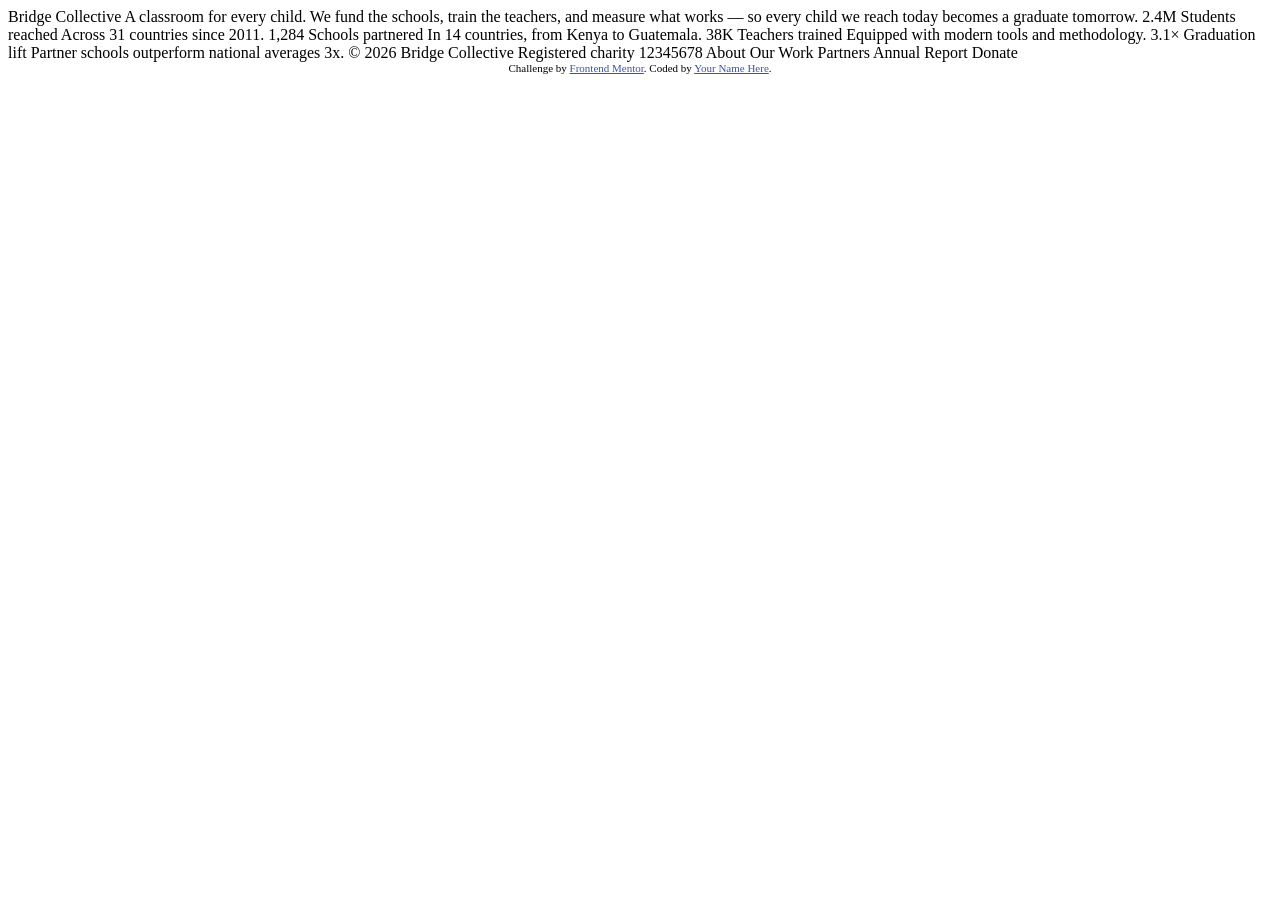
==== index.html @ 89c049b9 "initial commit" ====
<!DOCTYPE html>
<html lang="en">
<head>
  <meta charset="UTF-8">
  <meta name="viewport" content="width=device-width, initial-scale=1.0"> <!-- displays site properly based on user's device -->

  <link rel="icon" type="image/png" sizes="32x32" href="./assets/images/favicon-32x32.png">

  <title>Frontend Mentor | Grid landing page</title>

  <!-- Feel free to remove these styles or customise in your own stylesheet 👍 -->
  <style>
    .attribution { font-size: 11px; text-align: center; }
    .attribution a { color: hsl(228, 45%, 44%); }
  </style>
</head>
<body>

  <!-- Nav -->
  Bridge Collective

  <!-- Hero -->
  A classroom for every child.

  We fund the schools, train the teachers, and measure what works — so every child we reach today becomes a graduate tomorrow.

  <!-- Stats -->
  2.4M
  Students reached
  Across 31 countries since 2011.

  1,284
  Schools partnered
  In 14 countries, from Kenya to Guatemala.

  38K
  Teachers trained
  Equipped with modern tools and methodology.

  3.1×
  Graduation lift
  Partner schools outperform national averages 3x.

  <!-- Footer -->
  © 2026 Bridge Collective
  Registered charity 12345678

  <!-- Menu panel — hidden until the hamburger is activated -->
  About
  Our Work
  Partners
  Annual Report
  Donate

  <div class="attribution">
    Challenge by <a href="https://www.frontendmentor.io?ref=challenge">Frontend Mentor</a>.
    Coded by <a href="#">Your Name Here</a>.
  </div>
</body>
</html>
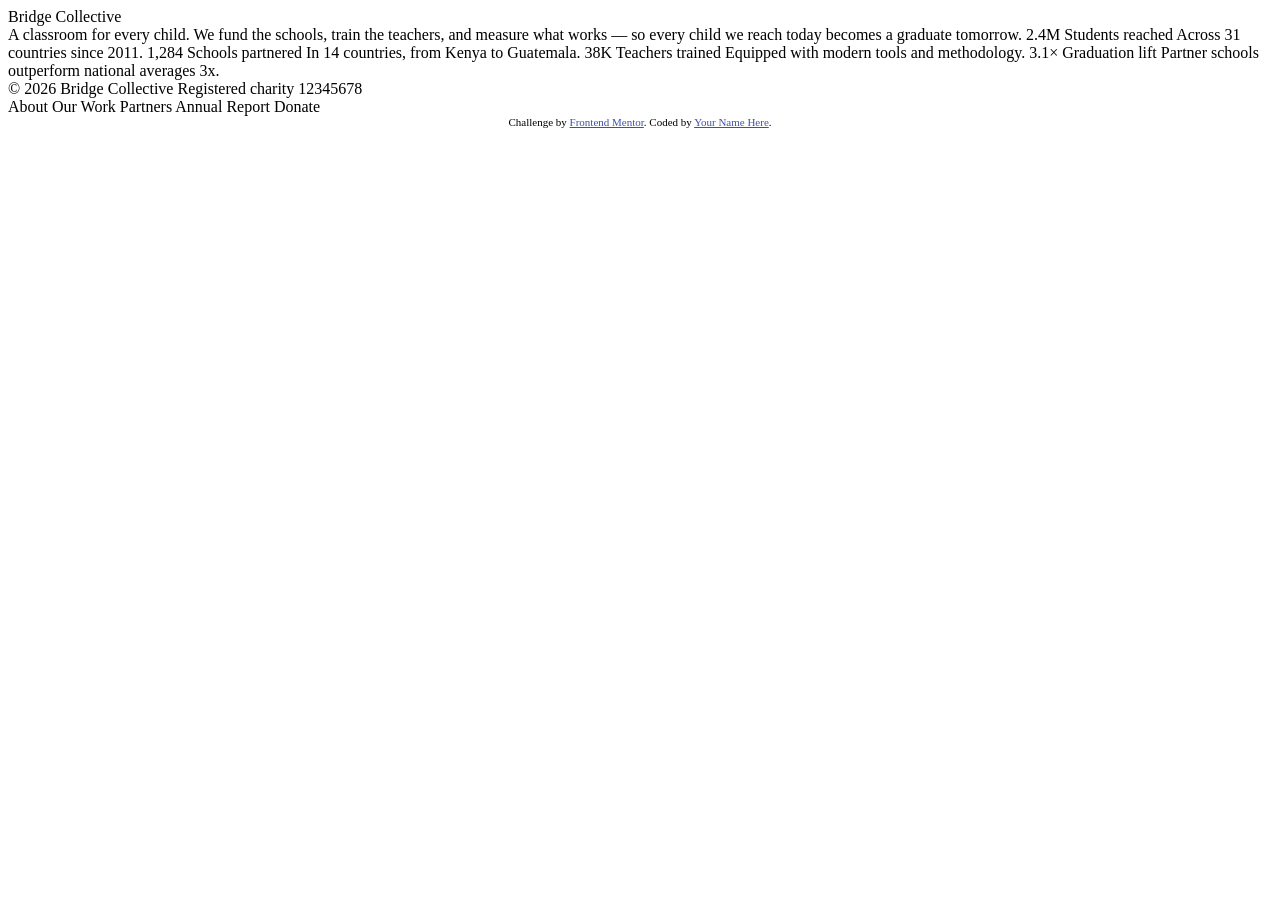
==== commit 6853e1a0: "Header + Footer" ====
--- a/index.html
+++ b/index.html
@@ -17,7 +17,9 @@
 <body>
 
   <!-- Nav -->
-  Bridge Collective
+  <header>
+    Bridge Collective
+  </header>
 
   <!-- Hero -->
   A classroom for every child.
@@ -42,8 +44,11 @@
   Partner schools outperform national averages 3x.
 
   <!-- Footer -->
-  © 2026 Bridge Collective
-  Registered charity 12345678
+
+  <footer>
+    © 2026 Bridge Collective
+    Registered charity 12345678
+  </footer>
 
   <!-- Menu panel — hidden until the hamburger is activated -->
   About
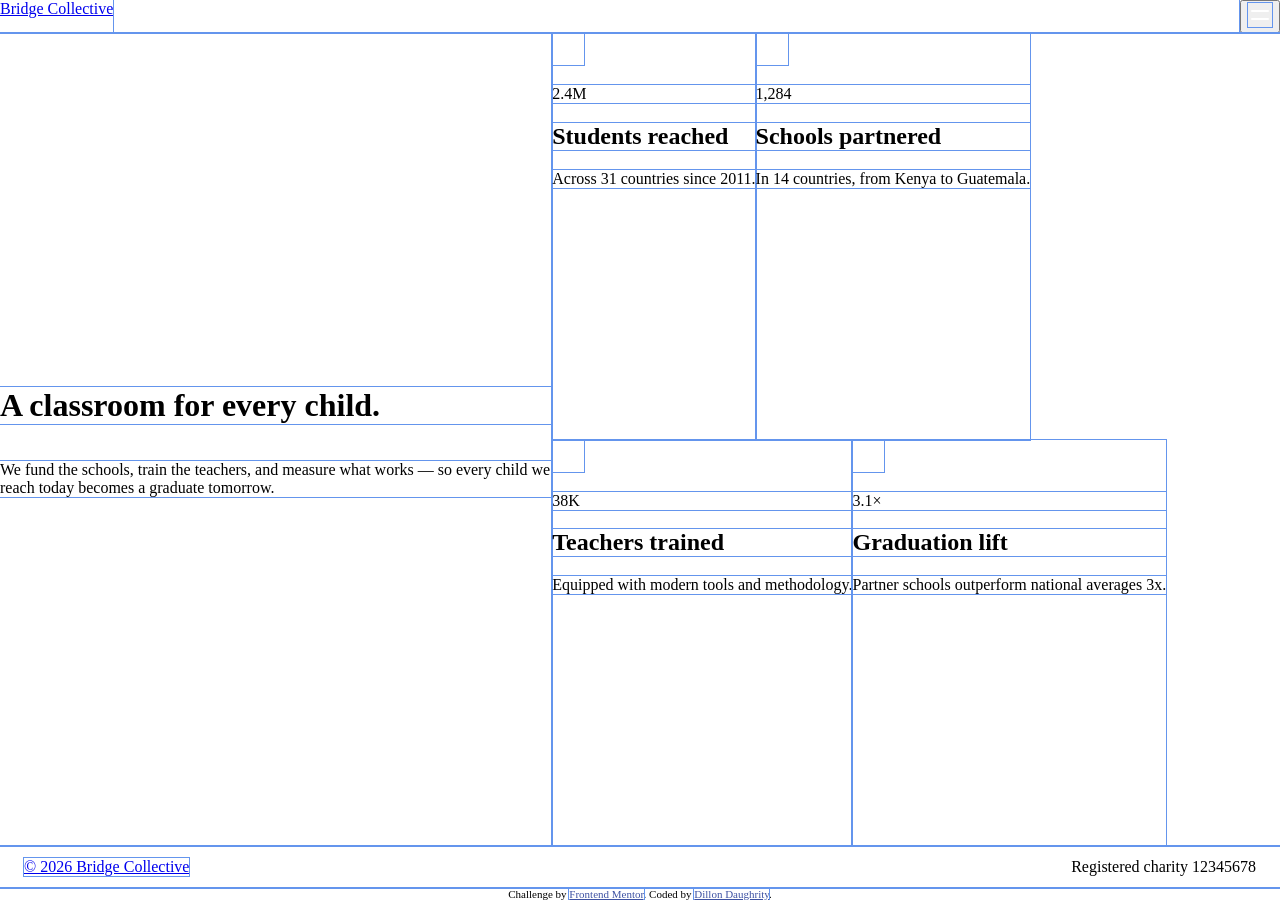
==== commit 37b7050d: "Base Layout" ====
--- a/index.html
+++ b/index.html
@@ -8,6 +8,8 @@
 
   <title>Frontend Mentor | Grid landing page</title>
 
+  <link rel="stylesheet" href="styles.css">
+
   <!-- Feel free to remove these styles or customise in your own stylesheet 👍 -->
   <style>
     .attribution { font-size: 11px; text-align: center; }
@@ -15,51 +17,104 @@
   </style>
 </head>
 <body>
+  <div class="page">
 
-  <!-- Nav -->
-  <header>
-    Bridge Collective
-  </header>
+    <!-- Nav -->
+    <header>
+      <a href="#">
+        Bridge Collective
+      </a>
 
-  <!-- Hero -->
-  A classroom for every child.
+      <nav>
+        <button>
+          <img src="assets/images/icon-menu.svg" alt="">
+        </button>
 
-  We fund the schools, train the teachers, and measure what works — so every child we reach today becomes a graduate tomorrow.
+        <div id="nav-menu">
+          <!-- Menu panel — hidden until the hamburger is activated -->
+          About
+          Our Work
+          Partners
+          Annual Report
+          Donate
+        </div>
+      </nav>
+    </header>
 
-  <!-- Stats -->
-  2.4M
-  Students reached
-  Across 31 countries since 2011.
+    <main>
+      <!-- Hero -->
+      <div class="left">
+        <h1>A classroom for every child.</h1>
+        
+        <p>We fund the schools, train the teachers, and measure what works — so every child we reach today becomes a graduate tomorrow.</p>
+      </div>
+      
+      <!-- Stats -->
+      <div class="right">
 
-  1,284
-  Schools partnered
-  In 14 countries, from Kenya to Guatemala.
+        <div class="stat-box">
+          <div class="stat-top">
+            <img src="assets/images/icon-sparkle.svg" alt="">
+            <p class="number">2.4M</p>
+          </div>
+          
+          <div class="stat-bottom">
+            <h2>Students reached</h2>
+            <p>Across 31 countries since 2011.</p>
+          </div>
+        </div>
 
-  38K
-  Teachers trained
-  Equipped with modern tools and methodology.
+        <div class="stat-box">
+          <div class="stat-top">
+            <img src="assets/images/icon-plus.svg" alt="">
+            <p class="number">1,284</p>
+          </div>
+          
+          <div class="stat-bottom">
+            <h2>Schools partnered</h2>
+            <p>In 14 countries, from Kenya to Guatemala.</p>
+          </div>
+        </div>
 
-  3.1×
-  Graduation lift
-  Partner schools outperform national averages 3x.
+        <div class="stat-box">
+          <div class="stat-top">
+            <img src="assets/images/icon-arrow-right.svg" alt="">
+            <p class="number">38K</p>
+          </div>
+          
+          <div class="stat-bottom">
+            <h2>Teachers trained</h2>
+            <p>Equipped with modern tools and methodology.</p>
+          </div>
+        </div>
 
-  <!-- Footer -->
+        <div class="stat-box">
+          <div class="stat-top">
+            <img src="assets/images/icon-trending-up.svg" alt="">
+            <p class="number">3.1×</p>
+          </div>
+          
+          <div class="stat-bottom">
+            <h2>Graduation lift</h2>
+            <p>Partner schools outperform national averages 3x.</p>
+          </div>
+        </div>
+      </div>
 
-  <footer>
-    © 2026 Bridge Collective
-    Registered charity 12345678
-  </footer>
+    </main>
 
-  <!-- Menu panel — hidden until the hamburger is activated -->
-  About
-  Our Work
-  Partners
-  Annual Report
-  Donate
+    <!-- Footer -->
 
-  <div class="attribution">
-    Challenge by <a href="https://www.frontendmentor.io?ref=challenge">Frontend Mentor</a>.
-    Coded by <a href="#">Your Name Here</a>.
+    <footer>
+      <a href="#">© 2026 Bridge Collective</a>
+      Registered charity 12345678
+    </footer>
+
+    <div class="attribution">
+      Challenge by <a href="https://www.frontendmentor.io?ref=challenge">Frontend Mentor</a>.
+      Coded by <a href="#">Dillon Daughrity</a>.
+    </div>
+  
   </div>
 </body>
 </html>
--- a/styles.css
+++ b/styles.css
@@ -0,0 +1,49 @@
+* {
+    box-sizing: border-box;
+    outline: 1px solid cornflowerblue;
+}
+
+html, body {
+    margin: 0;
+    padding: 0;
+    height: 100%;
+}
+
+#nav-menu {
+    display: none;
+}
+
+.page {
+    display: flex;
+    flex-direction: column;
+    min-height: 100vh;
+}
+
+header {
+    display: flex;
+    justify-content: space-between;
+    flex-grow: 0;
+}
+
+main {
+    display: flex;
+    flex-grow: 1;
+}
+
+main .left {
+    display: flex;
+    flex-direction: column;
+    justify-content: center;
+}
+
+main .right {
+    display: flex;
+    flex-wrap: wrap;
+}
+
+footer {
+    display: flex;
+    justify-content: space-between;
+    padding: 12px 24px;
+    flex-grow: 0;
+}
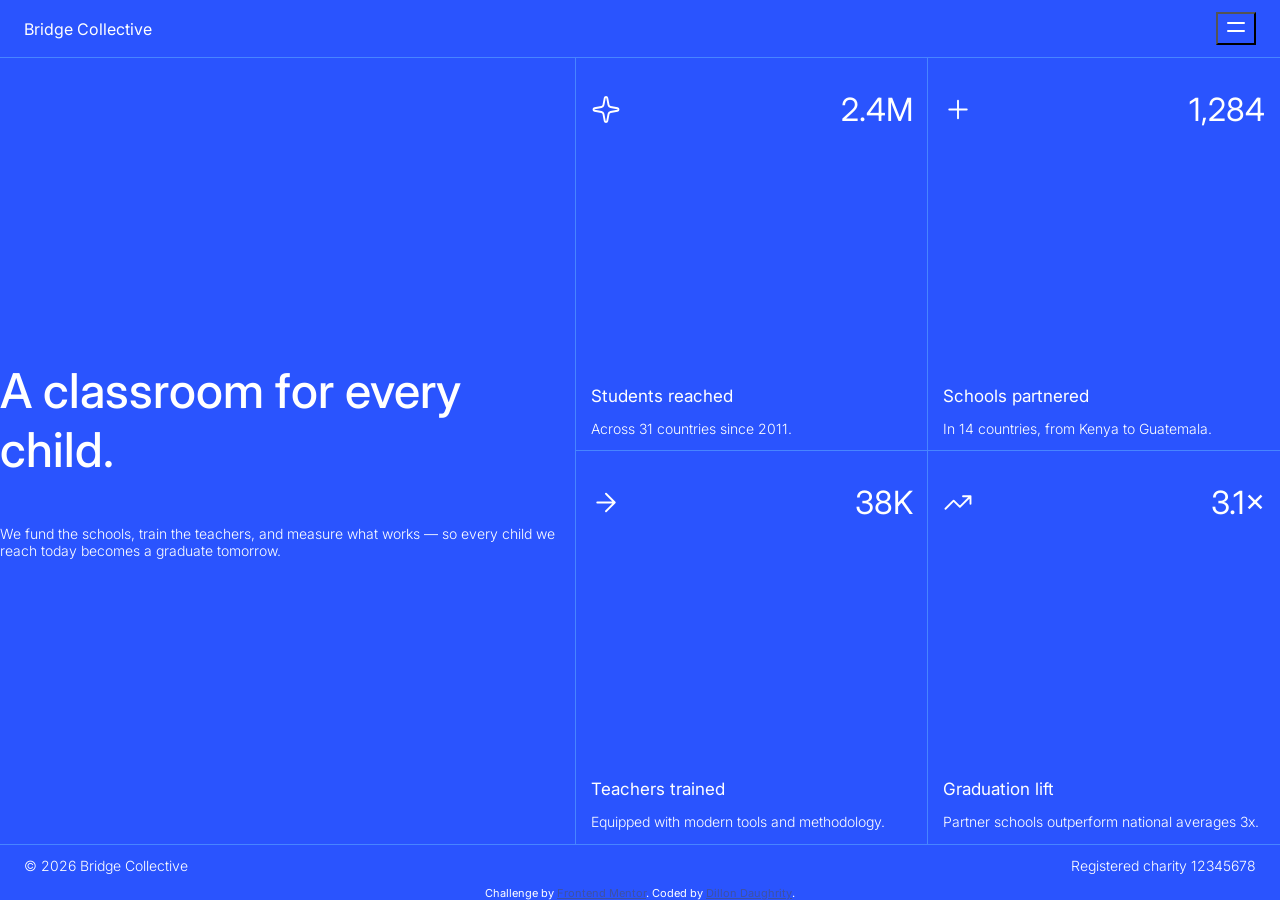
==== commit 0392fe54: "Most Styling Complete" ====
--- a/index.html
+++ b/index.html
@@ -15,6 +15,10 @@
     .attribution { font-size: 11px; text-align: center; }
     .attribution a { color: hsl(228, 45%, 44%); }
   </style>
+
+  <link rel="preconnect" href="https://fonts.googleapis.com">
+  <link rel="preconnect" href="https://fonts.gstatic.com" crossorigin>
+  <link href="https://fonts.googleapis.com/css2?family=Inter:ital,opsz,wght@0,14..32,100..900;1,14..32,100..900&display=swap" rel="stylesheet">
 </head>
 <body>
   <div class="page">
--- a/styles.css
+++ b/styles.css
@@ -1,6 +1,8 @@
 * {
     box-sizing: border-box;
-    outline: 1px solid cornflowerblue;
+    background-color: hsl(228, 99%, 58%);
+    color: white;
+    font-family: "Inter", sans-serif;
 }
 
 html, body {
@@ -20,25 +22,82 @@
 }
 
 header {
+    padding: 12px 24px;
     display: flex;
     justify-content: space-between;
+    align-items: center;
     flex-grow: 0;
+}
+
+header a {
+    text-decoration: none;
 }
 
 main {
     display: flex;
     flex-grow: 1;
+    border-top: 1px solid hsl(220, 100%, 64%);
+    border-bottom: 1px solid hsl(220, 100%, 64%);
 }
 
 main .left {
     display: flex;
     flex-direction: column;
     justify-content: center;
+    width: 45%;
+}
+
+.left h1 {
+    font-size: 3rem;
+    font-weight: 500;
+}
+
+.left p {
+    font-size: 14px;
+    font-weight: 300;
 }
 
 main .right {
     display: flex;
     flex-wrap: wrap;
+    width: 55%
+}
+
+.stat-box {
+    width: 50%;
+    display: flex;
+    flex-direction: column;
+    justify-content: space-between;
+    outline: 1px solid hsl(220, 100%, 64%);
+}
+
+.stat-top {
+    padding-inline: 15px;
+    display: flex;
+    justify-content: space-between;
+}
+
+.stat-top img {
+    width: 30px;
+}
+
+.number {
+    font-weight: 400;
+    font-size: 2rem;
+}
+
+.stat-bottom {
+    padding-left: 15px;
+}
+
+.stat-bottom h2 {
+    font-size: 17px;
+    font-weight: 400;
+}
+
+.stat-bottom p {
+    font-size: 14px;
+    font-weight: 300;
 }
 
 footer {
@@ -46,4 +105,10 @@
     justify-content: space-between;
     padding: 12px 24px;
     flex-grow: 0;
+    font-weight: 300;
+    font-size: 14px;
+}
+
+footer a {
+    text-decoration: none;
 }
